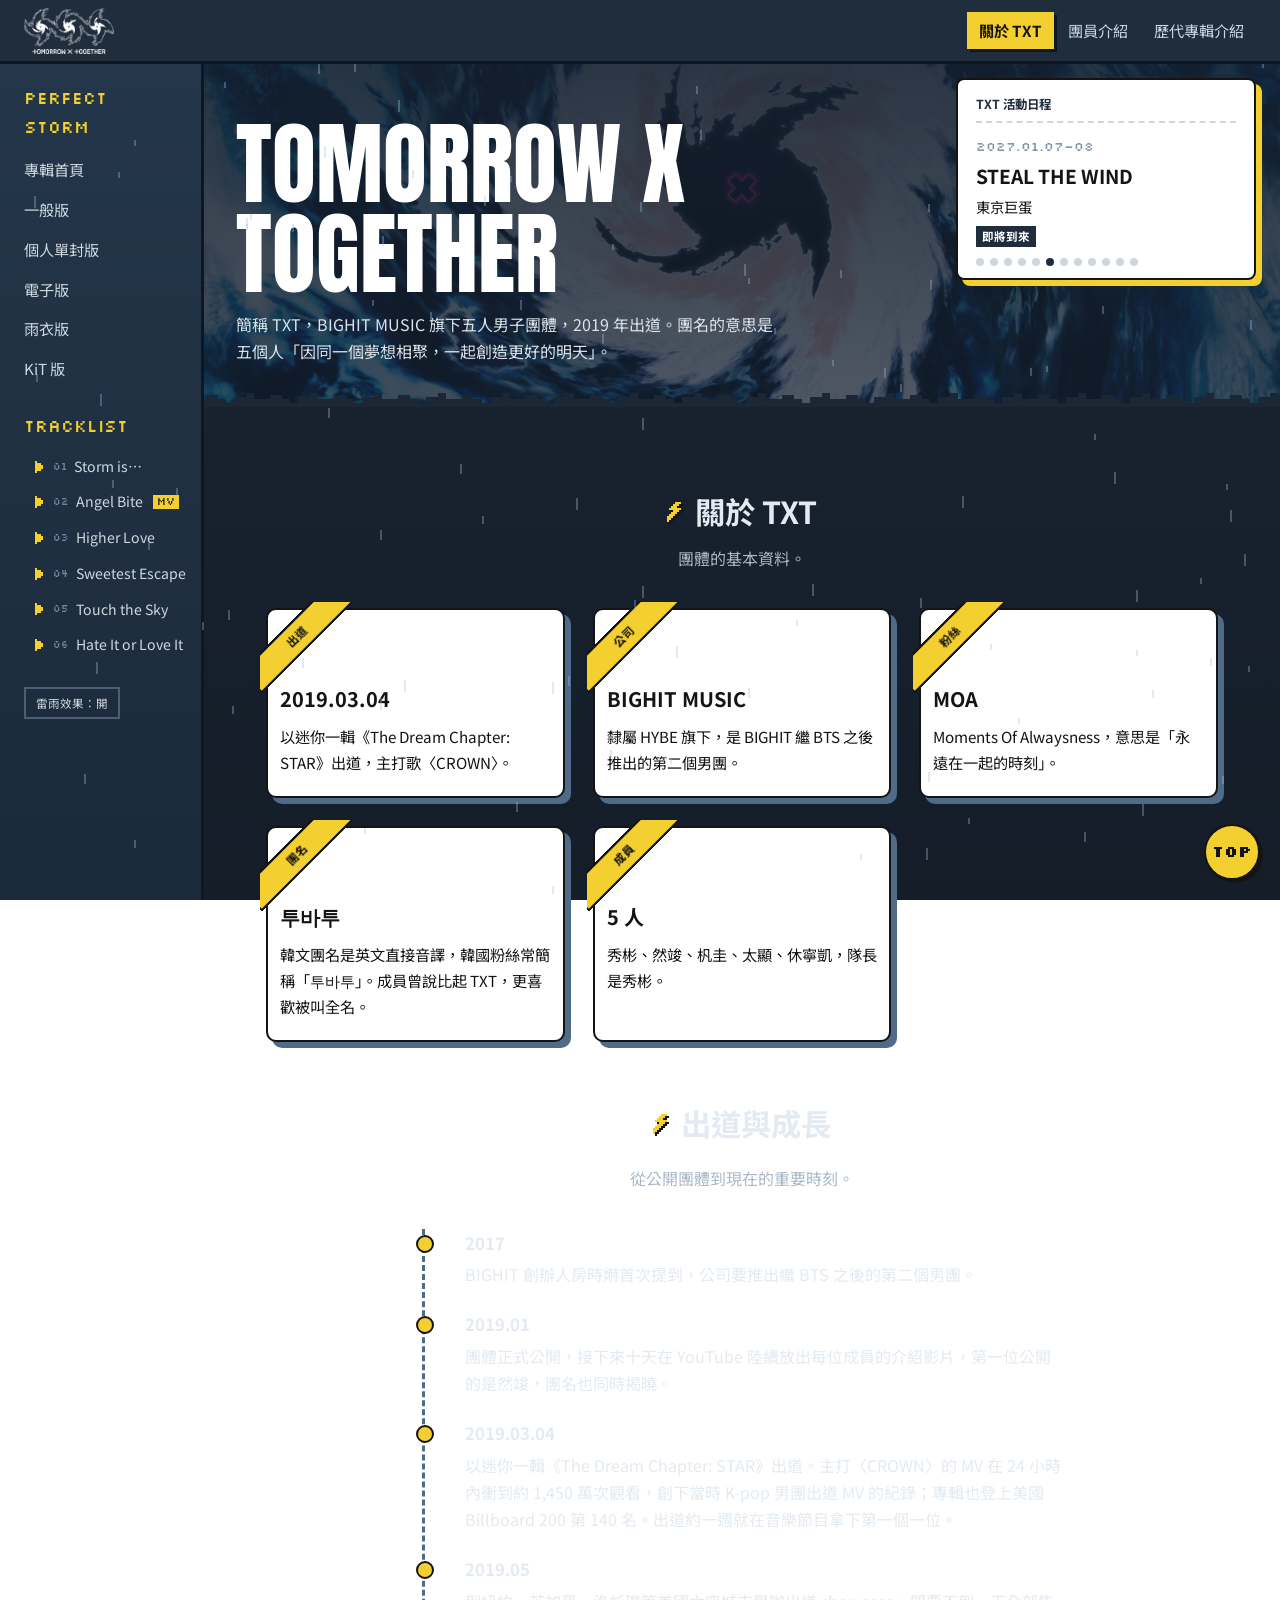
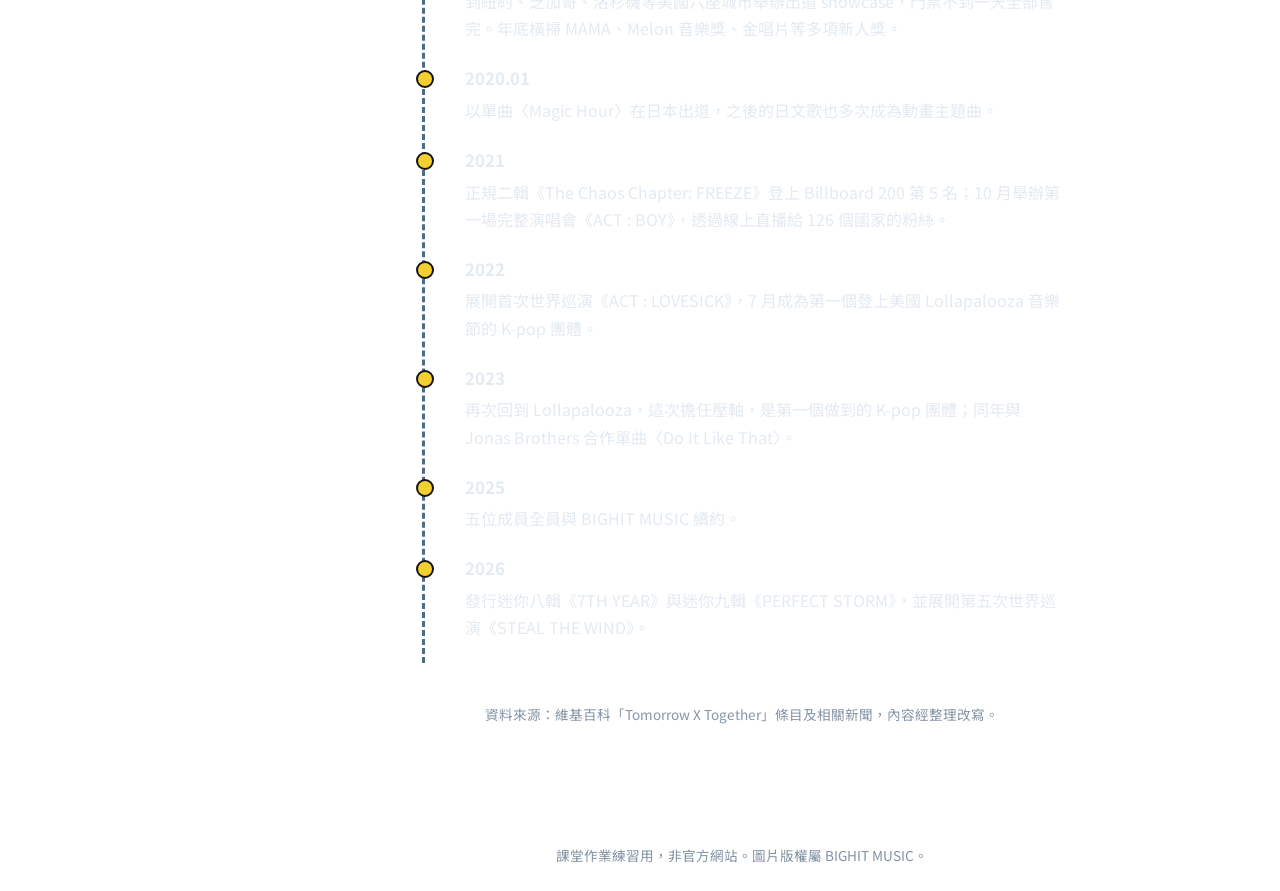
==== about.html @ 49379f98 "作業" ====
<!DOCTYPE html>
<html lang="zh-Hant">
<head>
  <meta charset="UTF-8">
  <meta name="viewport" content="width=device-width, initial-scale=1">
  <title>關於 TXT</title>
  <link rel="preconnect" href="https://fonts.googleapis.com">
  <link href="https://fonts.googleapis.com/css2?family=Anton&family=Noto+Sans+TC:wght@400;700&family=Silkscreen:wght@400;700&display=swap" rel="stylesheet">
  <link rel="stylesheet" href="style.css">
</head>
<body>
  <div id="loader" class="show" aria-hidden="true">
    <svg class="bolt" viewBox="0 0 8 12" shape-rendering="crispEdges"><g fill="#141414"><rect x="5" y="1" width="3" height="1"/><rect x="4" y="2" width="3" height="1"/><rect x="3" y="3" width="3" height="1"/><rect x="2" y="4" width="6" height="1"/><rect x="4" y="5" width="3" height="1"/><rect x="3" y="6" width="3" height="1"/><rect x="2" y="7" width="3" height="1"/><rect x="1" y="8" width="3" height="1"/><rect x="1" y="9" width="2" height="1"/><rect x="1" y="10" width="1" height="1"/></g><g fill="#f3cf2f"><rect x="4" y="0" width="3" height="1"/><rect x="3" y="1" width="3" height="1"/><rect x="2" y="2" width="3" height="1"/><rect x="1" y="3" width="6" height="1"/><rect x="3" y="4" width="3" height="1"/><rect x="2" y="5" width="3" height="1"/><rect x="1" y="6" width="3" height="1"/><rect x="0" y="7" width="3" height="1"/><rect x="0" y="8" width="2" height="1"/><rect x="0" y="9" width="1" height="1"/></g></svg>
    <p class="label">LOADING</p>
    <div class="bar"><i></i></div>
  </div>
  <noscript><style>#loader{display:none}</style></noscript>
  <nav class="top">
    <a class="logo" href="index.html"><img src="images/logo.png" alt="TOMORROW X TOGETHER"></a>
    <ul>
        <li><a class="link active" href="about.html">關於 TXT</a></li>
        <li><a class="link" href="members.html">團員介紹</a></li>
        <li><a class="link" href="discography.html">歷代專輯介紹</a></li>
    </ul>
  </nav>
  <div class="layout">
    <aside class="side">
      <p class="side-title">PERFECT STORM</p>
      <ul>
        <li><a class="link" href="index.html">專輯首頁</a></li>
        <li><a class="link" href="standard.html">一般版</a></li>
        <li><a class="link" href="storm-is-coming.html">個人單封版</a></li>
        <li><a class="link" href="weverse.html">電子版</a></li>
        <li><a class="link" href="stormcoat.html">雨衣版</a></li>
        <li><a class="link" href="kit.html">KiT 版</a></li>
      </ul>
      <p class="side-title second">TRACKLIST</p>
      <ol class="side-tracks">
        <li><a href="https://www.youtube.com/results?search_query=TXT+Storm+is" target="_blank" rel="noopener"><span class="cursor" aria-hidden="true"><svg width="8" height="10" viewBox="0 0 4 5" shape-rendering="crispEdges"><path fill="currentColor" d="M0 0h1v5H0zM1 1h1v3H1zM2 2h1v1H2z"/></svg></span><span class="ico" aria-hidden="true"><svg width="10" height="12" viewBox="0 0 5 6" shape-rendering="crispEdges" aria-hidden="true"><rect x="0" y="0" width="1" height="6" fill="currentColor"/><rect x="1" y="1" width="1" height="4" fill="currentColor"/><rect x="2" y="1" width="1" height="4" fill="currentColor"/><rect x="3" y="2" width="1" height="2" fill="currentColor"/></svg><span class="eq"><i></i><i></i><i></i><i></i></span></span><span class="no">01</span><span class="name">Storm is…</span><span class="prog" aria-hidden="true"><i></i></span></a></li>
        <li><a href="https://www.youtube.com/watch?v=M9G4guYg-i8" target="_blank" rel="noopener"><span class="cursor" aria-hidden="true"><svg width="8" height="10" viewBox="0 0 4 5" shape-rendering="crispEdges"><path fill="currentColor" d="M0 0h1v5H0zM1 1h1v3H1zM2 2h1v1H2z"/></svg></span><span class="ico" aria-hidden="true"><svg width="10" height="12" viewBox="0 0 5 6" shape-rendering="crispEdges" aria-hidden="true"><rect x="0" y="0" width="1" height="6" fill="currentColor"/><rect x="1" y="1" width="1" height="4" fill="currentColor"/><rect x="2" y="1" width="1" height="4" fill="currentColor"/><rect x="3" y="2" width="1" height="2" fill="currentColor"/></svg><span class="eq"><i></i><i></i><i></i><i></i></span></span><span class="no">02</span><span class="name">Angel Bite</span><em>MV</em><span class="prog" aria-hidden="true"><i></i></span></a></li>
        <li><a href="https://www.youtube.com/results?search_query=TXT+Higher+Love" target="_blank" rel="noopener"><span class="cursor" aria-hidden="true"><svg width="8" height="10" viewBox="0 0 4 5" shape-rendering="crispEdges"><path fill="currentColor" d="M0 0h1v5H0zM1 1h1v3H1zM2 2h1v1H2z"/></svg></span><span class="ico" aria-hidden="true"><svg width="10" height="12" viewBox="0 0 5 6" shape-rendering="crispEdges" aria-hidden="true"><rect x="0" y="0" width="1" height="6" fill="currentColor"/><rect x="1" y="1" width="1" height="4" fill="currentColor"/><rect x="2" y="1" width="1" height="4" fill="currentColor"/><rect x="3" y="2" width="1" height="2" fill="currentColor"/></svg><span class="eq"><i></i><i></i><i></i><i></i></span></span><span class="no">03</span><span class="name">Higher Love</span><span class="prog" aria-hidden="true"><i></i></span></a></li>
        <li><a href="https://www.youtube.com/results?search_query=TXT+Sweetest+Escape" target="_blank" rel="noopener"><span class="cursor" aria-hidden="true"><svg width="8" height="10" viewBox="0 0 4 5" shape-rendering="crispEdges"><path fill="currentColor" d="M0 0h1v5H0zM1 1h1v3H1zM2 2h1v1H2z"/></svg></span><span class="ico" aria-hidden="true"><svg width="10" height="12" viewBox="0 0 5 6" shape-rendering="crispEdges" aria-hidden="true"><rect x="0" y="0" width="1" height="6" fill="currentColor"/><rect x="1" y="1" width="1" height="4" fill="currentColor"/><rect x="2" y="1" width="1" height="4" fill="currentColor"/><rect x="3" y="2" width="1" height="2" fill="currentColor"/></svg><span class="eq"><i></i><i></i><i></i><i></i></span></span><span class="no">04</span><span class="name">Sweetest Escape</span><span class="prog" aria-hidden="true"><i></i></span></a></li>
        <li><a href="https://www.youtube.com/results?search_query=TXT+Touch+the+Sky" target="_blank" rel="noopener"><span class="cursor" aria-hidden="true"><svg width="8" height="10" viewBox="0 0 4 5" shape-rendering="crispEdges"><path fill="currentColor" d="M0 0h1v5H0zM1 1h1v3H1zM2 2h1v1H2z"/></svg></span><span class="ico" aria-hidden="true"><svg width="10" height="12" viewBox="0 0 5 6" shape-rendering="crispEdges" aria-hidden="true"><rect x="0" y="0" width="1" height="6" fill="currentColor"/><rect x="1" y="1" width="1" height="4" fill="currentColor"/><rect x="2" y="1" width="1" height="4" fill="currentColor"/><rect x="3" y="2" width="1" height="2" fill="currentColor"/></svg><span class="eq"><i></i><i></i><i></i><i></i></span></span><span class="no">05</span><span class="name">Touch the Sky</span><span class="prog" aria-hidden="true"><i></i></span></a></li>
        <li><a href="https://www.youtube.com/results?search_query=TXT+Hate+It+or+Love+It" target="_blank" rel="noopener"><span class="cursor" aria-hidden="true"><svg width="8" height="10" viewBox="0 0 4 5" shape-rendering="crispEdges"><path fill="currentColor" d="M0 0h1v5H0zM1 1h1v3H1zM2 2h1v1H2z"/></svg></span><span class="ico" aria-hidden="true"><svg width="10" height="12" viewBox="0 0 5 6" shape-rendering="crispEdges" aria-hidden="true"><rect x="0" y="0" width="1" height="6" fill="currentColor"/><rect x="1" y="1" width="1" height="4" fill="currentColor"/><rect x="2" y="1" width="1" height="4" fill="currentColor"/><rect x="3" y="2" width="1" height="2" fill="currentColor"/></svg><span class="eq"><i></i><i></i><i></i><i></i></span></span><span class="no">06</span><span class="name">Hate It or Love It</span><span class="prog" aria-hidden="true"><i></i></span></a></li>
      </ol>
      <button class="weather-toggle" type="button" aria-pressed="true">雷雨效果：開</button>
    </aside>
    <div class="content">
      <header class="hero">
        <h1>TOMORROW X TOGETHER</h1>
        <p>簡稱 TXT，BIGHIT MUSIC 旗下五人男子團體，2019 年出道。團名的意思是五個人「因同一個夢想相聚，一起創造更好的明天」。</p>
      </header>
      <main>
        <h2>關於 TXT</h2>
        <p class="lead">團體的基本資料。</p>
        <section class="cards">
      <div class="card text-only">
        <div class="ribbon"><span>出道</span></div>
        <h3>2019.03.04</h3>
        <p>以迷你一輯《The Dream Chapter: STAR》出道，主打歌〈CROWN〉。</p>
      </div>
      <div class="card text-only">
        <div class="ribbon"><span>公司</span></div>
        <h3>BIGHIT MUSIC</h3>
        <p>隸屬 HYBE 旗下，是 BIGHIT 繼 BTS 之後推出的第二個男團。</p>
      </div>
      <div class="card text-only">
        <div class="ribbon"><span>粉絲</span></div>
        <h3>MOA</h3>
        <p>Moments Of Alwaysness，意思是「永遠在一起的時刻」。</p>
      </div>
      <div class="card text-only">
        <div class="ribbon"><span>團名</span></div>
        <h3>투바투</h3>
        <p>韓文團名是英文直接音譯，韓國粉絲常簡稱「투바투」。成員曾說比起 TXT，更喜歡被叫全名。</p>
      </div>
      <div class="card text-only">
        <div class="ribbon"><span>成員</span></div>
        <h3>5 人</h3>
        <p>秀彬、然竣、杋圭、太顯、休寧凱，隊長是秀彬。</p>
      </div>
        </section>

        <h2 class="sub">出道與成長</h2>
        <p class="lead">從公開團體到現在的重要時刻。</p>
        <ol class="history">
          <li><b>2017</b><p>BIGHIT 創辦人房時爀首次提到，公司要推出繼 BTS 之後的第二個男團。</p></li>
          <li><b>2019.01</b><p>團體正式公開，接下來十天在 YouTube 陸續放出每位成員的介紹影片，第一位公開的是然竣，團名也同時揭曉。</p></li>
          <li><b>2019.03.04</b><p>以迷你一輯《The Dream Chapter: STAR》出道。主打〈CROWN〉的 MV 在 24 小時內衝到約 1,450 萬次觀看，創下當時 K-pop 男團出道 MV 的紀錄；專輯也登上美國 Billboard 200 第 140 名。出道約一週就在音樂節目拿下第一個一位。</p></li>
          <li><b>2019.05</b><p>到紐約、芝加哥、洛杉磯等美國六座城市舉辦出道 showcase，門票不到一天全部售完。年底橫掃 MAMA、Melon 音樂獎、金唱片等多項新人獎。</p></li>
          <li><b>2020.01</b><p>以單曲〈Magic Hour〉在日本出道，之後的日文歌也多次成為動畫主題曲。</p></li>
          <li><b>2021</b><p>正規二輯《The Chaos Chapter: FREEZE》登上 Billboard 200 第 5 名；10 月舉辦第一場完整演唱會《ACT : BOY》，透過線上直播給 126 個國家的粉絲。</p></li>
          <li><b>2022</b><p>展開首次世界巡演《ACT : LOVESICK》，7 月成為第一個登上美國 Lollapalooza 音樂節的 K-pop 團體。</p></li>
          <li><b>2023</b><p>再次回到 Lollapalooza，這次擔任壓軸，是第一個做到的 K-pop 團體；同年與 Jonas Brothers 合作單曲〈Do It Like That〉。</p></li>
          <li><b>2025</b><p>五位成員全員與 BIGHIT MUSIC 續約。</p></li>
          <li><b>2026</b><p>發行迷你八輯《7TH YEAR》與迷你九輯《PERFECT STORM》，並展開第五次世界巡演《STEAL THE WIND》。</p></li>
        </ol>
        <p class="source">資料來源：維基百科「Tomorrow X Together」條目及相關新聞，內容經整理改寫。</p>
      </main>
      <footer>課堂作業練習用，非官方網站。圖片版權屬 BIGHIT MUSIC。</footer>
    </div>
  </div>
  <aside class="info-float" aria-live="polite">
        <p class="float-head">TXT 活動日程</p>
        <div class="slide" data-start="2026-11-16" data-end="2026-11-16"><small>2026.11.16</small><strong>專輯發行</strong><span class="note">PERFECT STORM 與〈Angel Bite〉MV</span><span class="status"></span><b class="short">11.16</b></div>
        <div class="slide" data-start="2026-11-17" data-end="2026-11-22"><small>2026.11.17–22</small><strong>POP-UP STORE</strong><span class="note">首爾 HYBE 龍山總部</span><span class="status"></span><b class="short">11.17</b></div>
        <div class="slide" data-start="2026-11-21" data-end="2026-11-22"><small>2026.11.21–22</small><strong>STEAL THE WIND</strong><span class="note">澳門</span><span class="status"></span><b class="short">11.21</b></div>
        <div class="slide" data-start="2026-11-30" data-end="2026-11-30"><small>2026.11.30</small><strong>MOA 樂天世界活動</strong><span class="note">邀請 1,000 名粉絲</span><span class="status"></span><b class="short">11.30</b></div>
        <div class="slide" data-start="2026-12-19" data-end="2026-12-20"><small>2026.12.19–20</small><strong>STEAL THE WIND</strong><span class="note">日本福岡</span><span class="status"></span><b class="short">12.19</b></div>
        <div class="slide" data-start="2027-01-07" data-end="2027-01-08"><small>2027.01.07–08</small><strong>STEAL THE WIND</strong><span class="note">東京巨蛋</span><span class="status"></span><b class="short">01.07</b></div>
        <div class="slide" data-start="2027-01-30" data-end="2027-01-31"><small>2027.01.30–31</small><strong>STEAL THE WIND</strong><span class="note">日本大阪</span><span class="status"></span><b class="short">01.30</b></div>
        <div class="slide" data-start="2027-02-20" data-end="2027-02-21"><small>2027.02.20–21</small><strong>STEAL THE WIND</strong><span class="note">日本愛知</span><span class="status"></span><b class="short">02.20</b></div>
        <div class="slide" data-start="2027-03-06" data-end="2027-03-07"><small>2027.03.06–07</small><strong>STEAL THE WIND</strong><span class="note">台灣高雄</span><span class="status"></span><b class="short">03.06</b></div>
        <div class="slide" data-start="2027-03-13" data-end="2027-03-13"><small>2027.03.13</small><strong>STEAL THE WIND</strong><span class="note">吉隆坡</span><span class="status"></span><b class="short">03.13</b></div>
        <div class="slide" data-start="2027-03-20" data-end="2027-03-20"><small>2027.03.20</small><strong>STEAL THE WIND</strong><span class="note">雅加達</span><span class="status"></span><b class="short">03.20</b></div>
        <div class="slide" data-start="2027-06-19" data-end="2027-06-20"><small>2027.06.19–20</small><strong>STEAL THE WIND 終站</strong><span class="note">香港</span><span class="status"></span><b class="short">06.19</b></div>
    <div class="dots"></div>
  </aside>
  <a class="to-top" href="index.html" title="回首頁">TOP</a>
  <script src="script.js"></script>
</body>
</html>
---- style.css ----
/* =========================================
   TXT PERFECT STORM 作業網站 共用樣式
   用到的 position：
   static  → 一般區塊（預設值，不特別寫）
   relative→ .hero、.card（給內部 absolute 當定位基準）
   absolute→ .ribbon
   fixed   → .to-top（右下角 TOP）、.info-float（浮動框）
   sticky  → nav.top（上方）、.side（左側），捲動時都會黏住
   ========================================= */
:root{
  --sky:#1f2d3d;      /* 暴風雲深藍 */
  --rain:#8696a7;     /* 雨灰 */
  --mist:#eef1f4;     /* 霧白底色 */
  --ink:#141414;      /* 文字與卡片框線 */
  --bolt:#f3cf2f;     /* 閃電黃，給緞帶與重點 */
  --paper:#ffffff;
  --storm-bg:radial-gradient(120% 60% at 70% 0%,#33475d 0%,rgba(51,71,93,0) 60%),linear-gradient(180deg,#1b2735 0%,#141d28 100%);
  --cloud:#4f6b88;    /* 卡片陰影：暴風雲藍 */
  --text-light:#e3eaf1;
}
*{box-sizing:border-box}
body{
  margin:0;
  font-family:"Noto Sans TC","Microsoft JhengHei",sans-serif;
  background:var(--storm-bg);
  background-attachment:fixed;
  color:var(--ink);
  line-height:1.7;
}

/* ---------- 上方 NAV：sticky ---------- */
nav.top{
  position:sticky;
  top:0;
  z-index:50;
  height:64px;
  background:var(--sky);
  display:flex;
  align-items:center;
  gap:20px;
  padding:0 24px;
}
nav.top .logo{margin-right:auto;display:flex;align-items:center}
nav.top .logo img{height:46px;width:auto;display:block}
nav.top ul{list-style:none;display:flex;gap:2px;margin:0;padding:0}
a.link{
  display:block;
  color:#cfd8e1;
  text-decoration:none;
  padding:6px 12px;
  border-radius:4px;
  font-size:.95rem;
}
a.link:hover,a.link:focus-visible{background:rgba(255,255,255,.12);color:#fff}
a.link.active{background:var(--bolt);color:#141414;font-weight:700}

/* ---------- 左側 NAV：sticky，黏在上方 NAV 下面 ---------- */
.layout{display:grid;grid-template-columns:204px 1fr;align-items:start}
.side{
  position:sticky;
  top:64px;
  height:calc(100vh - 64px);
  overflow-y:auto;
  background:#2a3a4c;
  padding:20px 12px;
}
.side .side-title{
  font-family:"Anton","Noto Sans TC",sans-serif;
  color:var(--bolt);
  font-size:1.05rem;
  margin:0 12px 10px;
}
.side ul{list-style:none;margin:0;padding:0;display:flex;flex-direction:column;gap:2px}
.content{min-width:0}

/* ---------- HERO：relative，內含 absolute 浮動框 ---------- */
.hero{
  position:relative;
  min-height:300px;
  padding:56px 32px 40px;
  background:
    linear-gradient(180deg,rgba(20,32,48,.9),rgba(20,32,48,.75)),
    url("images/hero.jpg") center 45% / cover;
  color:#fff;
}
/* 首頁 hero：直接秀風暴主視覺，左側加深讓標題看得清楚 */
.hero.home{
  min-height:500px;
  display:flex;
  flex-direction:column;
  justify-content:flex-end;
  padding-bottom:48px;
  background:
    linear-gradient(90deg,rgba(8,18,32,.88) 0%,rgba(8,18,32,.45) 45%,rgba(8,18,32,0) 70%),
    linear-gradient(0deg,rgba(8,18,32,.6) 0%,rgba(8,18,32,0) 40%),
    url("images/hero.jpg") center 40% / cover;
}
.hero.home h1{font-size:clamp(3.2rem,9vw,7rem);text-shadow:0 4px 24px rgba(0,0,0,.45)}
.hero.home .eyebrow{color:var(--bolt);font-weight:700;margin:0 0 8px}
.hero h1{
  font-family:"Anton","Noto Sans TC",sans-serif;
  font-weight:400;
  font-size:clamp(2.8rem,8vw,5.6rem);
  line-height:1;
  margin:0 0 12px;
  max-width:60%;
}
.hero p{max-width:34em;color:#dbe3ea;margin:0}

/* 浮動框：fixed 固定在 NAV 下方右側，往下滑也會一直在 */
.info-float{
  position:fixed;
  top:78px;
  right:24px;
  width:300px;
  background:var(--paper);
  color:var(--ink);
  border:2px solid var(--ink);
  border-radius:8px;
  box-shadow:6px 6px 0 var(--bolt);
  padding:14px 18px 12px;
  z-index:40;
  transition:width .3s ease,padding .3s ease;
}
/* 往下捲動後縮小成直條（桌機），滑鼠移上去會展開 */
@media (min-width:641px){
  .info-float.compact:not(:hover){width:52px;padding:14px 0 12px;display:flex;flex-direction:column;align-items:center}
  .info-float.compact:not(:hover) .slide.show{writing-mode:vertical-rl}
  .info-float.compact:not(:hover) small,
  .info-float.compact:not(:hover) strong,
  .info-float.compact:not(:hover) .note,
  .info-float.compact:not(:hover) .status,
  .info-float.compact:not(:hover) .float-head{display:none}
  .info-float.compact:not(:hover) .short{display:block;font-family:"Silkscreen",monospace;font-size:.95rem;letter-spacing:.08em}
  .info-float.compact:not(:hover) .dots{flex-direction:column;margin-top:12px}
}
.info-float .slide{display:none}
.info-float .slide.show{display:block;animation:fade .5s ease}
.info-float small{color:var(--rain);font-size:.8rem}
.info-float strong{display:block;font-size:1.2rem;margin:2px 0}
.info-float .float-head{margin:0 0 8px;font-weight:700;font-size:.78rem;color:var(--sky);border-bottom:2px dashed #cfd6dd;padding-bottom:6px}
.info-float .note{display:block;font-size:.9rem}
.info-float .short{display:none}
.info-float .status{display:inline-block;margin-top:6px;padding:1px 6px;font-size:.72rem;font-weight:700;background:var(--sky);color:#fff}
.info-float .status.now{background:var(--bolt);color:#141414;animation:bolt-blink 1s steps(2) infinite}
.info-float .status.past{background:#cfd6dd;color:#55606b}
.info-float .dots{display:flex;gap:6px;margin-top:10px}
.info-float .dots span{width:8px;height:8px;border-radius:50%;background:#cfd6dd}
.info-float .dots span.on{background:var(--sky)}
@keyframes fade{from{opacity:0}to{opacity:1}}

/* ---------- 主內容（static） ---------- */
main{max-width:1000px;margin:0 auto;padding:80px 24px 80px;color:var(--text-light)}
main > h2{text-align:center;font-size:1.9rem;margin:0 0 8px}
main > .lead{text-align:center;color:#a9b8c7;margin:0 auto 36px;max-width:36em}

/* ---------- 卡片：照第二張圖的排法 ---------- */
.cards{
  display:grid;
  grid-template-columns:repeat(auto-fill,minmax(240px,1fr));
  gap:28px;
}
.card{
  position:relative;               /* 給 .ribbon 當定位基準 */
  background:var(--paper);
  border:2px solid var(--ink);
  border-radius:10px;
  box-shadow:6px 6px 0 var(--cloud);
  color:var(--ink);
  padding:12px 12px 20px;
  text-decoration:none;
  display:flex;
  flex-direction:column;
}
/* 滑過卡片：彈跳＋閃電黃陰影（所有卡片都有） */
.card:hover,a.card:focus-visible{animation:card-bounce .55s cubic-bezier(.3,1.6,.5,1) forwards;box-shadow:7px 7px 0 var(--bolt);outline:none}
@keyframes card-bounce{
  0%{transform:translateY(0)}
  35%{transform:translateY(-12px)}
  60%{transform:translateY(0)}
  80%{transform:translateY(-5px)}
  100%{transform:translateY(-3px)}
}
.card .photo{
  aspect-ratio:1/1;
  background:linear-gradient(135deg,#3a4b5c,#9aa8b5);
  border-radius:4px;
  overflow:hidden;
  display:flex;align-items:center;justify-content:center;
  color:#e7ecf0;font-size:.85rem;
}
.card .photo img{width:100%;height:100%;object-fit:cover;display:block;flex:0 0 100%}
.card .photo img ~ span{display:none}
.card h3{font-size:1.25rem;margin:16px 0 8px}
.card p{margin:0;font-size:.95rem}

/* 購物車按鈕：假的購物車，實際連到 Weverse Shop */
.card .buy{margin-top:auto;padding-top:16px}
.cart{
  display:inline-flex;
  align-items:center;
  gap:8px;
  padding:8px 14px;
  background:var(--sky);
  color:#fff;
  border:2px solid var(--ink);
  border-radius:6px;
  box-shadow:3px 3px 0 var(--ink);
  font-weight:700;
  font-size:.9rem;
  text-decoration:none;
}
.cart:hover,.cart:focus-visible{background:var(--bolt);color:#141414;outline:none}
.cart:active{transform:translate(2px,2px);box-shadow:1px 1px 0 var(--ink)}

/* 成員 IG 按鈕：放在卡片右下角 */
.card .social{margin-top:auto;padding-top:16px;display:flex;justify-content:flex-end}
.ig{
  display:inline-flex;align-items:center;gap:6px;
  padding:6px 12px;
  border:2px solid var(--ink);
  border-radius:999px;
  box-shadow:3px 3px 0 var(--ink);
  background:linear-gradient(45deg,#f9a03f,#e1306c 55%,#8a3ab9);
  color:#fff;font-weight:700;font-size:.85rem;text-decoration:none;
}
.ig:hover,.ig:focus-visible{filter:brightness(1.1);outline:none;transform:translate(-1px,-1px)}
.ig:active{transform:translate(2px,2px);box-shadow:1px 1px 0 var(--ink)}

/* 斜角緞帶：absolute 貼在卡片左上角 */
.ribbon{
  position:absolute;
  top:-8px;left:-8px;
  width:92px;height:92px;
  overflow:hidden;
  z-index:2;
}
.ribbon span{
  position:absolute;
  top:20px;left:-28px;
  width:130px;
  transform:rotate(-45deg);
  background:var(--bolt);
  color:var(--ink);
  text-align:center;
  font-weight:700;
  font-size:.8rem;
  padding:3px 0;
  border:2px solid var(--ink);
}

/* 純文字卡片（關於 TXT） */
.card.text-only{padding-top:64px}
.card.text-only h3{margin-top:8px}

/* 內容物表格與細節圖 */
main > h2.sub{margin-top:56px;margin-bottom:16px}
.specs{width:100%;max-width:560px;margin:0 auto;border-collapse:collapse;background:var(--paper);color:var(--ink);border:2px solid var(--ink);box-shadow:6px 6px 0 var(--cloud)}
.specs th,.specs td{padding:10px 14px;text-align:left;border-bottom:1px solid #d3d9df}
.specs th{background:var(--sky);color:#fff;font-weight:700}
.detail{margin:40px auto 0;max-width:560px;border:2px solid var(--ink);border-radius:10px;box-shadow:6px 6px 0 var(--cloud);overflow:hidden}
.detail img{display:block;width:100%}

/* 年表（關於 TXT） */
.history{list-style:none;margin:0 auto;padding:0 0 0 22px;max-width:640px;border-left:3px dashed var(--cloud)}
.history li{position:relative;padding:0 0 22px 18px}
.history li::before{content:"";position:absolute;left:-31px;top:6px;width:14px;height:14px;border-radius:50%;background:var(--bolt);border:2px solid var(--ink)}
.history b{font-size:1.05rem}
.history p{margin:4px 0 0}
.source{text-align:center;color:var(--rain);font-size:.85rem;margin-top:40px}

/* 曲目表 */
.tracks{counter-reset:t;list-style:none;padding:0;max-width:520px;margin:0 auto}
.tracks li{counter-increment:t;display:flex;gap:14px;padding:10px 0;border-bottom:2px dashed rgba(160,190,225,.25)}
.tracks li::before{content:counter(t);width:1.5em;color:var(--rain);font-weight:700}
.tracks em{margin-left:auto;font-style:normal;font-size:.8rem;color:var(--rain)}

/* ---------- TOP：fixed 右下角 ---------- */
.to-top{
  position:fixed;
  right:20px;bottom:20px;
  z-index:60;
  width:56px;height:56px;
  border-radius:50%;
  background:var(--bolt);
  color:var(--ink);
  border:2px solid var(--ink);
  box-shadow:3px 3px 0 var(--ink);
  display:flex;align-items:center;justify-content:center;
  font-weight:700;text-decoration:none;
}
.to-top:hover{transform:translateY(-2px)}

footer{text-align:center;color:#8193a5;font-size:.85rem;padding:24px}

/* ---------- 手機 ---------- */
@media (max-width:640px){
  nav.top{height:auto;flex-wrap:wrap;padding:10px 16px;gap:4px}
  .layout{display:block}
  .side{position:static;height:auto;padding:8px 12px}
  .side .side-title{display:none}
  .side ul{flex-direction:row;overflow-x:auto}
  .side a.link{white-space:nowrap}
  .hero h1{max-width:100%}
  .hero.home{min-height:440px;background:
    linear-gradient(0deg,rgba(8,18,32,.92) 0%,rgba(8,18,32,.55) 45%,rgba(8,18,32,0) 75%),
    url("images/hero.jpg") 60% 40% / cover}
  nav.top .logo img{height:38px}
  .info-float{top:auto;bottom:20px;left:16px;right:88px;width:auto;padding:10px 14px 8px}
  main{padding-top:40px}
}
/* =========================================
   像素風＋暴風雨元素
   ========================================= */
.side .side-title,.ribbon span,.info-float small,.to-top,.weather-toggle,#loader .label,.tracks em{
  font-family:"Silkscreen","Noto Sans TC",monospace;
}
.ribbon span{font-size:.72rem;letter-spacing:.02em}
.side .side-title.second{margin-top:24px}

/* 左側歌曲列表：像素遊戲選單 */
.side-tracks{list-style:none;margin:0;padding:0;display:flex;flex-direction:column;gap:2px}
.side-tracks a{
  position:relative;
  display:flex;align-items:center;gap:7px;
  color:#cfd8e1;text-decoration:none;
  padding:6px 10px 8px 22px;
  font-size:.88rem;line-height:1.4;
  /* 像素切角 */
  clip-path:polygon(0 3px,3px 3px,3px 0,calc(100% - 3px) 0,calc(100% - 3px) 3px,100% 3px,100% calc(100% - 3px),calc(100% - 3px) calc(100% - 3px),calc(100% - 3px) 100%,3px 100%,3px calc(100% - 3px),0 calc(100% - 3px));
}
.side-tracks .no{font-family:"Silkscreen",monospace;font-size:.62rem;color:#6f87a0}
.side-tracks .name{display:inline-block;white-space:nowrap}
.side-tracks em{font-style:normal;font-family:"Silkscreen",monospace;font-size:.62rem;background:var(--bolt);color:#141414;padding:0 4px;margin-left:auto}

/* 左邊的選擇游標：平常隱藏 */
.side-tracks .cursor{position:absolute;left:8px;top:50%;margin-top:-5px;color:var(--bolt);line-height:0;visibility:hidden}

/* 播放圖示 ↔ 等化器 */
.side-tracks .ico{position:relative;width:12px;height:12px;flex:none;color:var(--bolt);display:flex;align-items:center;justify-content:center}
.side-tracks .eq{position:absolute;inset:0;display:none;align-items:flex-end;gap:1px}
.side-tracks .eq i{display:block;width:2px;height:4px;background:var(--bolt)}

/* 底部像素進度條 */
.side-tracks .prog{position:absolute;left:22px;right:10px;bottom:3px;height:2px;background:rgba(255,255,255,.08);visibility:hidden}
.side-tracks .prog i{display:block;height:100%;width:0;background:var(--bolt)}

/* ---- 滑過／鍵盤選到：開始「播放」 ---- */
.side-tracks a:hover,.side-tracks a:focus-visible{
  background:#0e1620;color:#fff;outline:none;
  box-shadow:inset 0 0 0 2px #3c5470;
}
.side-tracks a:hover .cursor,.side-tracks a:focus-visible .cursor{visibility:visible;animation:px-blink .5s steps(2) infinite}
.side-tracks a:hover .name,.side-tracks a:focus-visible .name{color:var(--bolt);animation:px-nudge .4s steps(2) forwards}
.side-tracks a:hover .no,.side-tracks a:focus-visible .no{color:#cfd8e1}
.side-tracks a:hover .ico svg,.side-tracks a:focus-visible .ico svg{display:none}
.side-tracks a:hover .eq,.side-tracks a:focus-visible .eq{display:flex}
.side-tracks a:hover .eq i:nth-child(1),.side-tracks a:focus-visible .eq i:nth-child(1){animation:eq-a .5s steps(4) infinite}
.side-tracks a:hover .eq i:nth-child(2),.side-tracks a:focus-visible .eq i:nth-child(2){animation:eq-b .42s steps(4) infinite}
.side-tracks a:hover .eq i:nth-child(3),.side-tracks a:focus-visible .eq i:nth-child(3){animation:eq-c .6s steps(4) infinite}
.side-tracks a:hover .eq i:nth-child(4),.side-tracks a:focus-visible .eq i:nth-child(4){animation:eq-b .36s steps(4) infinite reverse}
.side-tracks a:hover .prog,.side-tracks a:focus-visible .prog{visibility:visible}
.side-tracks a:hover .prog i,.side-tracks a:focus-visible .prog i{animation:prog-fill 2.4s steps(12) infinite}
.side-tracks a:active{transform:translate(1px,1px)}
.side-tracks a:active .name{color:#fff}

@keyframes px-blink{50%{opacity:0}}
@keyframes px-nudge{to{transform:translateX(3px)}}
@keyframes eq-a{0%{height:4px}25%{height:12px}50%{height:6px}75%{height:10px}100%{height:4px}}
@keyframes eq-b{0%{height:10px}25%{height:4px}50%{height:12px}75%{height:6px}100%{height:10px}}
@keyframes eq-c{0%{height:6px}25%{height:10px}50%{height:2px}75%{height:12px}100%{height:6px}}
@keyframes prog-fill{to{width:100%}}

.weather-toggle{
  margin:24px 12px 8px;padding:6px 10px;
  background:transparent;color:#cfd8e1;
  border:2px solid #4c5f74;border-radius:0;
  font-size:.72rem;cursor:pointer;
}
.weather-toggle:hover,.weather-toggle:focus-visible{border-color:var(--bolt);color:#fff;outline:none}

/* 標題前的像素閃電 */
main > h2::before{
  content:"";display:inline-block;width:16px;height:24px;margin-right:12px;vertical-align:-2px;
  background:url("data:image/svg+xml,%3Csvg xmlns='http://www.w3.org/2000/svg' viewBox='0 0 8 12' shape-rendering='crispEdges'%3E%3Cpath fill='%23141414' d='M5 1h3v1H5zM4 2h3v1H4zM3 3h3v1H3zM2 4h6v1H2zM4 5h3v1H4zM3 6h3v1H3zM2 7h3v1H2zM1 8h3v1H1zM1 9h2v1H1zM1 10h1v1H1z'/%3E%3Cpath fill='%23f3cf2f' d='M4 0h3v1H4zM3 1h3v1H3zM2 2h3v1H2zM1 3h6v1H1zM3 4h3v1H3zM2 5h3v1H2zM1 6h3v1H1zM0 7h3v1H0zM0 8h2v1H0zM0 9h1v1H0z'/%3E%3C/svg%3E") no-repeat center/contain;
}
.tracks a{color:inherit;text-decoration:none;border-bottom:2px dotted var(--rain)}
.tracks a:hover{color:var(--bolt);border-bottom-color:var(--bolt)}

/* ---- 暴風雨介面 ---- */
nav.top{border-bottom:3px solid #0e1620;box-shadow:0 3px 0 rgba(243,207,47,.0)}
nav.top a.link.active,.side a.link.active{box-shadow:3px 3px 0 #0e1620;border-radius:0}
.side{border-right:3px solid #0e1620;background:linear-gradient(180deg,#24364a,#1b2a3a)}
a.link:hover{box-shadow:inset 0 -3px 0 var(--bolt)}
/* hero 底部像素雲邊，接到下方暴風雲背景 */
.hero::after{
  content:"";position:absolute;left:0;right:0;bottom:-1px;height:16px;pointer-events:none;
  background:url("data:image/svg+xml,%3Csvg xmlns='http://www.w3.org/2000/svg' viewBox='0 0 32 8' shape-rendering='crispEdges'%3E%3Cpath fill='%231b2735' d='M0 8V4h4V2h6v2h4v2h4V3h6V1h4v3h4v4z'/%3E%3C/svg%3E") repeat-x bottom/64px 16px;
}
/* 雷擊時整頁輕微震動（由 JS 加 class） */
body.strike .content{animation:strike-shake .3s steps(4)}
@keyframes strike-shake{25%{transform:translate(2px,-1px)}50%{transform:translate(-2px,1px)}75%{transform:translate(1px,1px)}}

/* 雷雨畫布：蓋在內容上但不擋點擊 */
#weather{position:fixed;inset:0;width:100%;height:100%;pointer-events:none;z-index:30}

/* 換頁讀取動畫 */
#loader{
  position:fixed;inset:0;z-index:100;
  background:var(--sky);
  display:flex;flex-direction:column;align-items:center;justify-content:center;gap:16px;
  opacity:0;visibility:hidden;transition:opacity .2s steps(3),visibility .2s;
}
#loader.show{opacity:1;visibility:visible}
#loader .bolt{width:56px;height:84px;animation:bolt-blink .5s steps(2) infinite}
#loader .label{color:#fff;margin:0;letter-spacing:.3em;font-size:1rem}
#loader .bar{width:168px;height:16px;border:2px solid #fff;padding:2px}
#loader .bar i{display:block;height:100%;width:0;background:var(--bolt);animation:bar-fill .8s steps(8) infinite}
@keyframes bolt-blink{50%{opacity:.25}}
@keyframes bar-fill{to{width:100%}}

@media (max-width:640px){
  .side .second,.side-tracks,.weather-toggle{display:none}
}
@media (prefers-reduced-motion:reduce){*{animation:none!important;transition:none!important}}
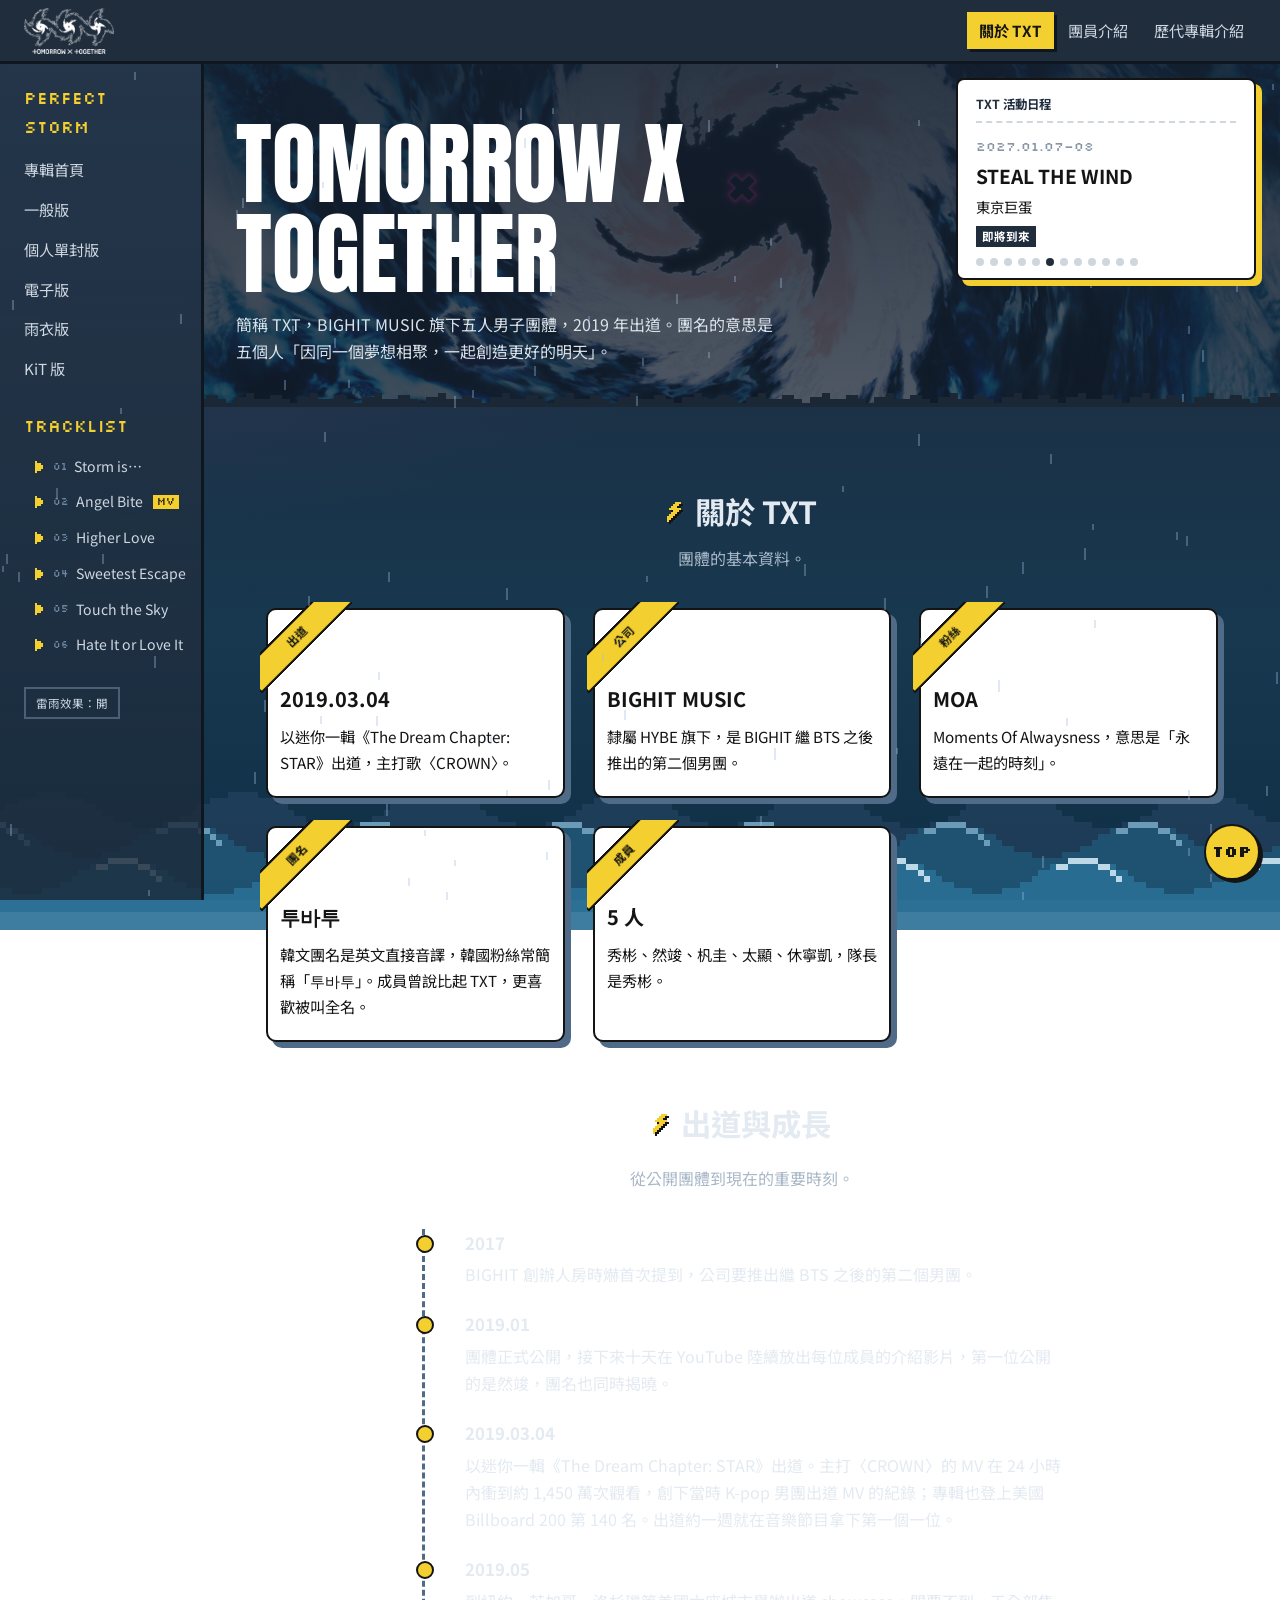
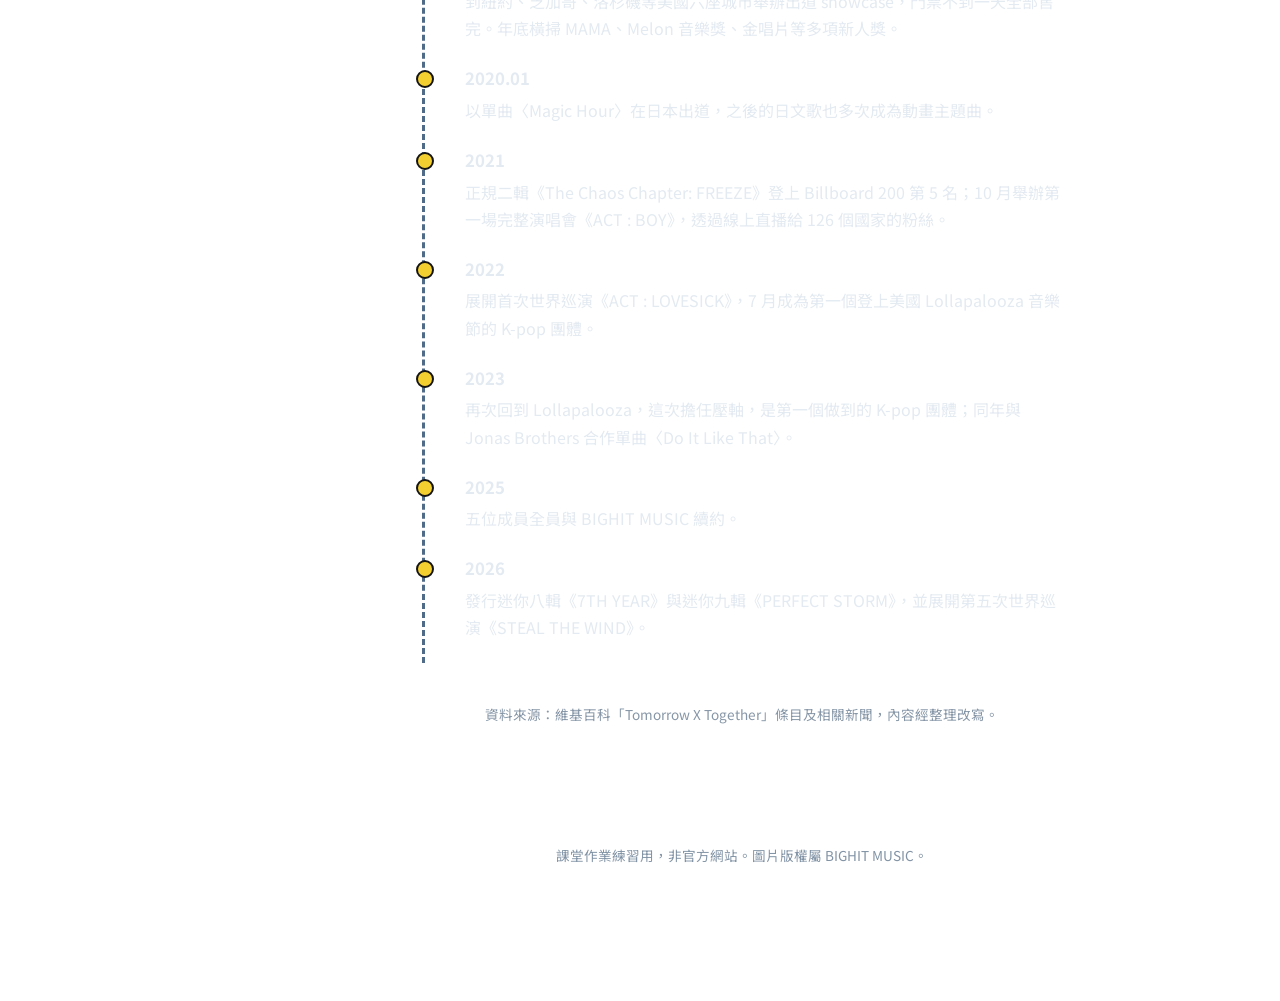
==== commit 0f0bb128: "Update pages and styles" ====
--- a/about.html
+++ b/about.html
@@ -15,6 +15,7 @@
     <div class="bar"><i></i></div>
   </div>
   <noscript><style>#loader{display:none}</style></noscript>
+  <div class="sea" aria-hidden="true"><div class="wave w1"></div><div class="wave w2"></div><div class="wave w3"></div></div>
   <nav class="top">
     <a class="logo" href="index.html"><img src="images/logo.png" alt="TOMORROW X TOGETHER"></a>
     <ul>
--- a/style.css
+++ b/style.css
@@ -14,7 +14,7 @@
   --ink:#141414;      /* 文字與卡片框線 */
   --bolt:#f3cf2f;     /* 閃電黃，給緞帶與重點 */
   --paper:#ffffff;
-  --storm-bg:radial-gradient(120% 60% at 70% 0%,#33475d 0%,rgba(51,71,93,0) 60%),linear-gradient(180deg,#1b2735 0%,#141d28 100%);
+  --storm-bg:radial-gradient(90% 50% at 75% 0%,rgba(92,120,150,.45) 0%,rgba(92,120,150,0) 60%),radial-gradient(70% 40% at 10% 30%,rgba(120,80,140,.18) 0%,rgba(120,80,140,0) 70%),linear-gradient(180deg,#1a2431 0%,#1c2e42 35%,#17384f 70%,#0f2f46 100%);
   --cloud:#4f6b88;    /* 卡片陰影：暴風雲藍 */
   --text-light:#e3eaf1;
 }
@@ -401,6 +401,19 @@
 body.strike .content{animation:strike-shake .3s steps(4)}
 @keyframes strike-shake{25%{transform:translate(2px,-1px)}50%{transform:translate(-2px,1px)}75%{transform:translate(1px,1px)}}
 
+/* ---- 背景像素海浪（固定在畫面底部，內容在上面） ---- */
+.layout{position:relative;z-index:1}
+.content{padding-bottom:110px}
+.side{background:linear-gradient(180deg,rgba(36,54,74,.97),rgba(27,42,58,.82))}
+.sea{position:fixed;left:0;right:0;bottom:0;height:150px;z-index:0;pointer-events:none}
+.sea .wave{position:absolute;left:0;right:0;bottom:0;height:144px;background-repeat:repeat-x;background-size:192px 144px;background-position:0 100%}
+.sea .w1{background-image:url("data:image/svg+xml,%3Csvg xmlns='http://www.w3.org/2000/svg' viewBox='0 0 32 24' shape-rendering='crispEdges'%3E%3Cpath fill='%2324425e' d='M0 9h1v15h-1zM1 8h1v16h-1zM2 8h1v16h-1zM3 7h1v17h-1zM4 7h1v17h-1zM5 7h1v17h-1zM6 6h1v18h-1zM7 6h1v18h-1zM8 6h1v18h-1zM9 6h1v18h-1zM10 6h1v18h-1zM11 7h1v17h-1zM12 7h1v17h-1zM13 7h1v17h-1zM14 8h1v16h-1zM15 8h1v16h-1zM16 9h1v15h-1zM17 10h1v14h-1zM18 10h1v14h-1zM19 11h1v13h-1zM20 11h1v13h-1zM21 11h1v13h-1zM22 12h1v12h-1zM23 12h1v12h-1zM24 12h1v12h-1zM25 12h1v12h-1zM26 12h1v12h-1zM27 11h1v13h-1zM28 11h1v13h-1zM29 11h1v13h-1zM30 10h1v14h-1zM31 10h1v14h-1z'/%3E%3C/svg%3E");opacity:.7;animation:wave-move 26s steps(32) infinite,wave-bob 4s steps(2) infinite}
+.sea .w2{background-image:url("data:image/svg+xml,%3Csvg xmlns='http://www.w3.org/2000/svg' viewBox='0 0 32 24' shape-rendering='crispEdges'%3E%3Cpath fill='%231f5677' d='M0 9h1v15h-1zM1 10h1v14h-1zM2 10h1v14h-1zM3 10h1v14h-1zM4 11h1v13h-1zM5 11h1v13h-1zM6 12h1v12h-1zM7 13h1v11h-1zM8 13h1v11h-1zM9 14h1v10h-1zM10 14h1v10h-1zM11 14h1v10h-1zM12 15h1v9h-1zM13 15h1v9h-1zM14 15h1v9h-1zM15 15h1v9h-1zM16 15h1v9h-1zM17 14h1v10h-1zM18 14h1v10h-1zM19 14h1v10h-1zM20 13h1v11h-1zM21 13h1v11h-1zM22 12h1v12h-1zM23 11h1v13h-1zM24 11h1v13h-1zM25 10h1v14h-1zM26 10h1v14h-1zM27 10h1v14h-1zM28 9h1v15h-1zM29 9h1v15h-1zM30 9h1v15h-1zM31 9h1v15h-1z'/%3E%3Cpath fill='%237fb2cf' d='M0 9h1v1h-1zM1 10h1v1h-1zM2 10h1v1h-1zM3 11h1v1h-1zM4 12h1v1h-1zM26 10h1v1h-1zM27 10h1v1h-1zM28 9h1v1h-1zM29 9h1v1h-1zM30 9h1v1h-1zM31 9h1v1h-1z'/%3E%3C/svg%3E");opacity:.8;bottom:-12px;animation:wave-move 16s steps(32) infinite reverse,wave-bob 3s steps(2) infinite .5s}
+.sea .w3{background-image:url("data:image/svg+xml,%3Csvg xmlns='http://www.w3.org/2000/svg' viewBox='0 0 32 24' shape-rendering='crispEdges'%3E%3Cpath fill='%232a6f96' d='M0 17h1v7h-1zM1 17h1v7h-1zM2 18h1v6h-1zM3 18h1v6h-1zM4 18h1v6h-1zM5 18h1v6h-1zM6 18h1v6h-1zM7 17h1v7h-1zM8 17h1v7h-1zM9 17h1v7h-1zM10 16h1v8h-1zM11 16h1v8h-1zM12 15h1v9h-1zM13 14h1v10h-1zM14 14h1v10h-1zM15 13h1v11h-1zM16 13h1v11h-1zM17 13h1v11h-1zM18 12h1v12h-1zM19 12h1v12h-1zM20 12h1v12h-1zM21 12h1v12h-1zM22 12h1v12h-1zM23 13h1v11h-1zM24 13h1v11h-1zM25 13h1v11h-1zM26 14h1v10h-1zM27 14h1v10h-1zM28 15h1v9h-1zM29 16h1v8h-1zM30 16h1v8h-1zM31 17h1v7h-1z'/%3E%3Cpath fill='%23cfe8f5' d='M16 13h1v1h-1zM17 13h1v1h-1zM18 12h1v1h-1zM19 12h1v1h-1zM20 12h1v1h-1zM21 12h1v1h-1zM22 12h1v1h-1zM23 13h1v1h-1zM24 13h1v1h-1zM25 14h1v1h-1zM26 15h1v1h-1z'/%3E%3C/svg%3E");opacity:.9;bottom:-30px;animation:wave-move 10s steps(32) infinite,wave-bob 2.4s steps(2) infinite 1s}
+@keyframes wave-move{to{background-position:-192px 100%}}
+@keyframes wave-bob{50%{transform:translateY(6px)}}
+@media (max-width:640px){.sea{height:100px}.sea .wave{height:96px;background-size:128px 96px}@keyframes wave-move{to{background-position:-128px 100%}}}
+
 /* 雷雨畫布：蓋在內容上但不擋點擊 */
 #weather{position:fixed;inset:0;width:100%;height:100%;pointer-events:none;z-index:30}
 
